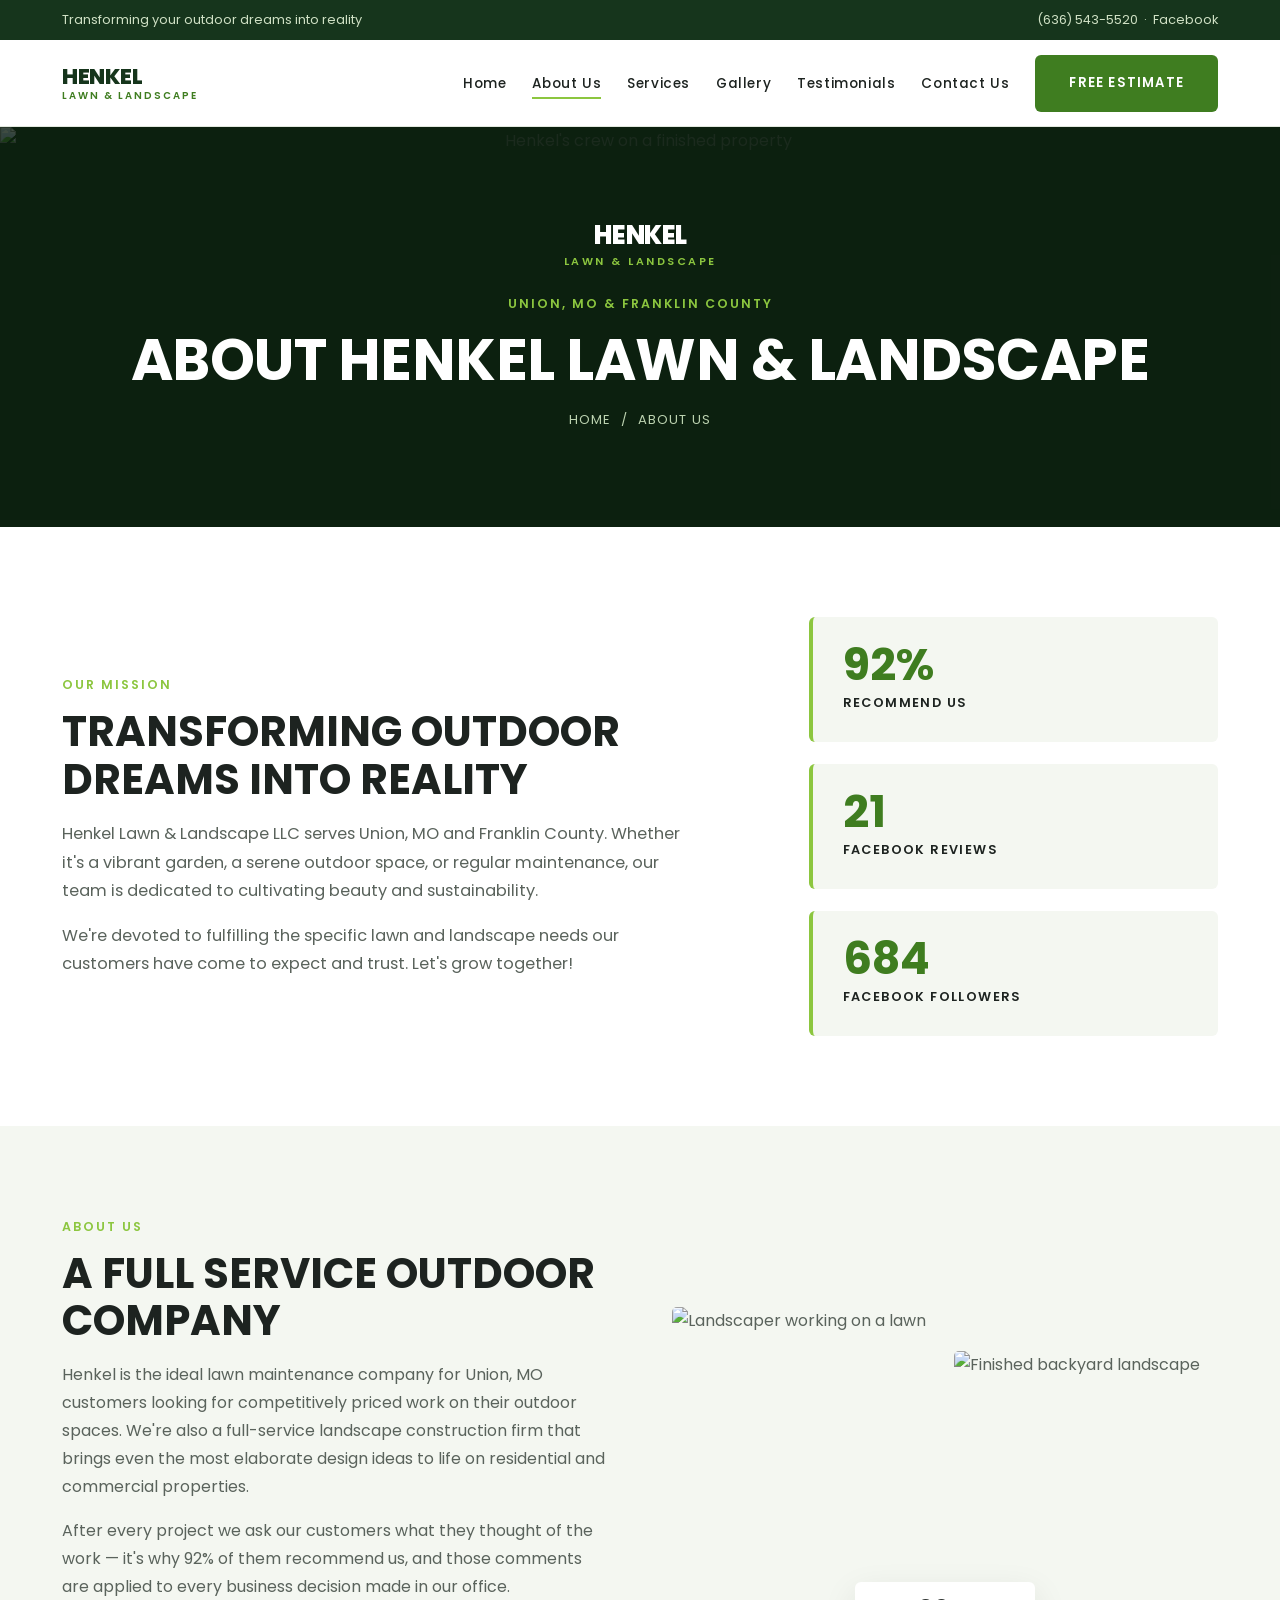
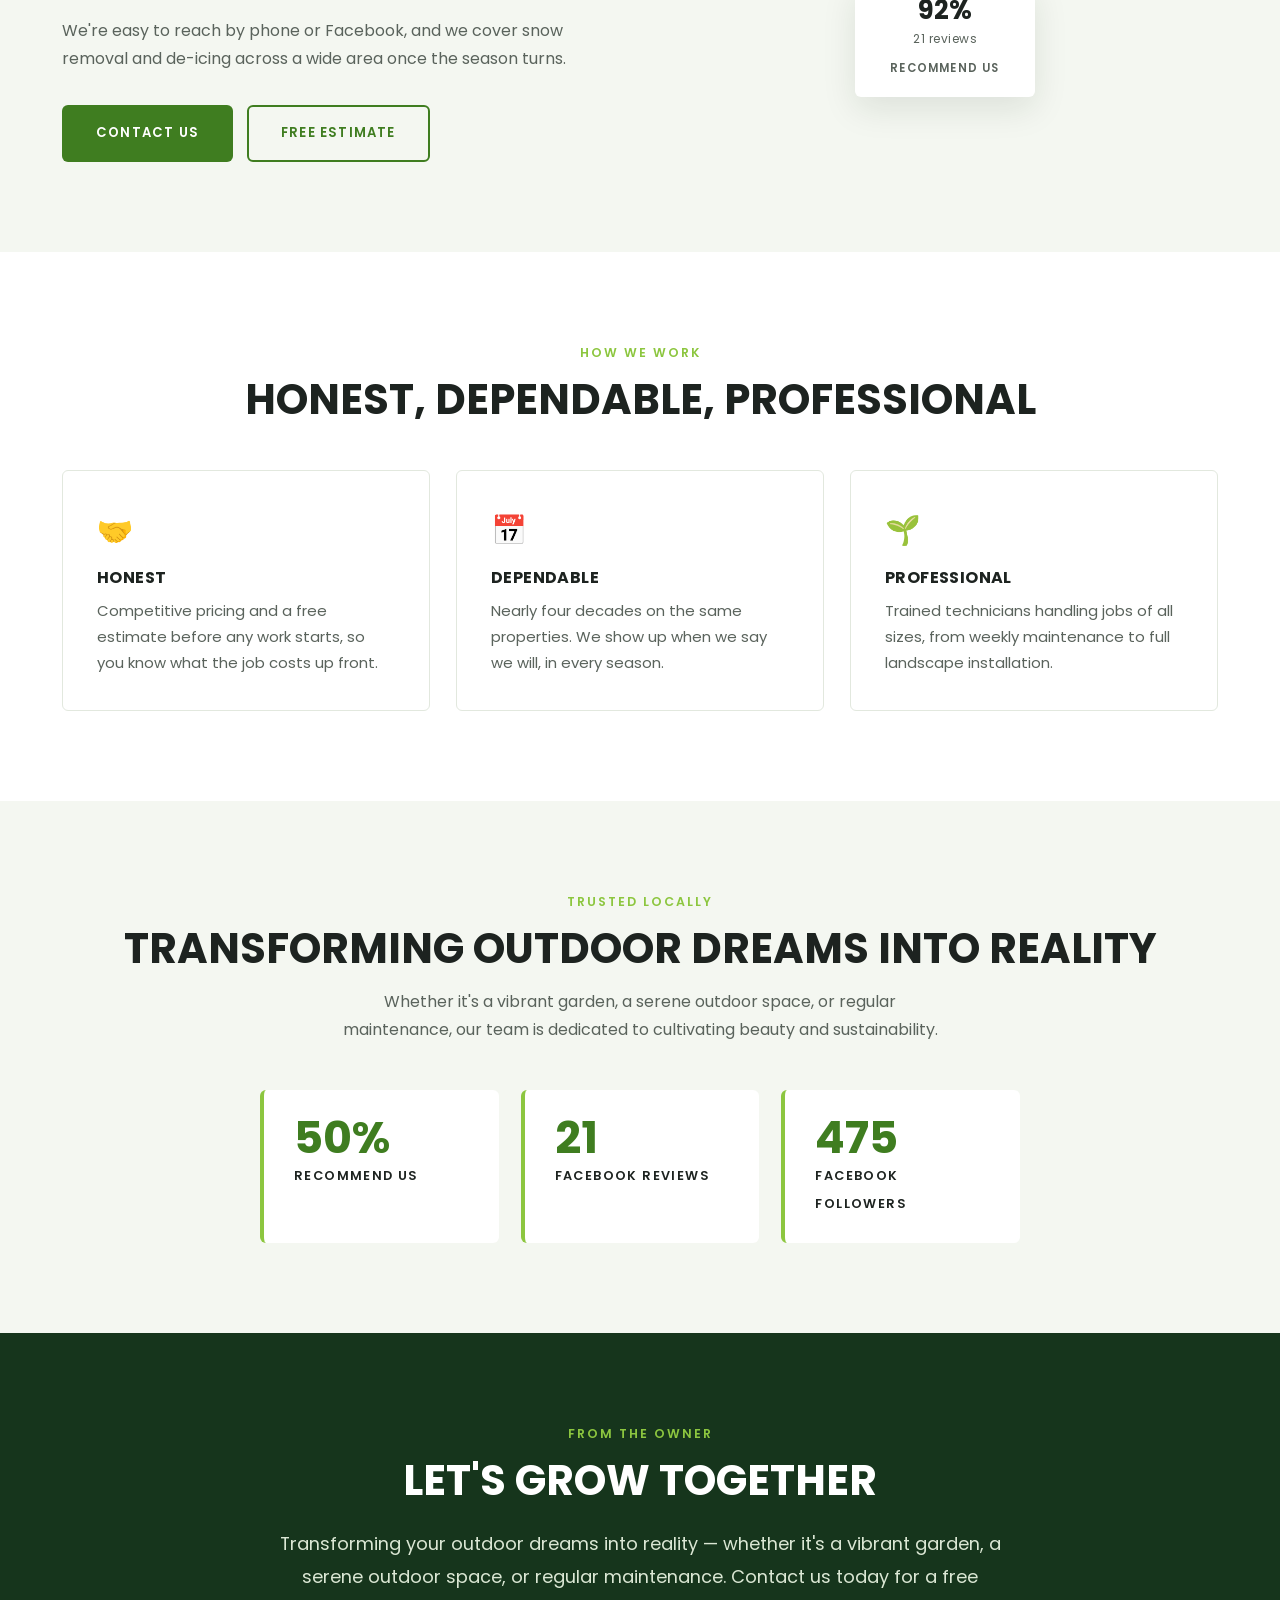
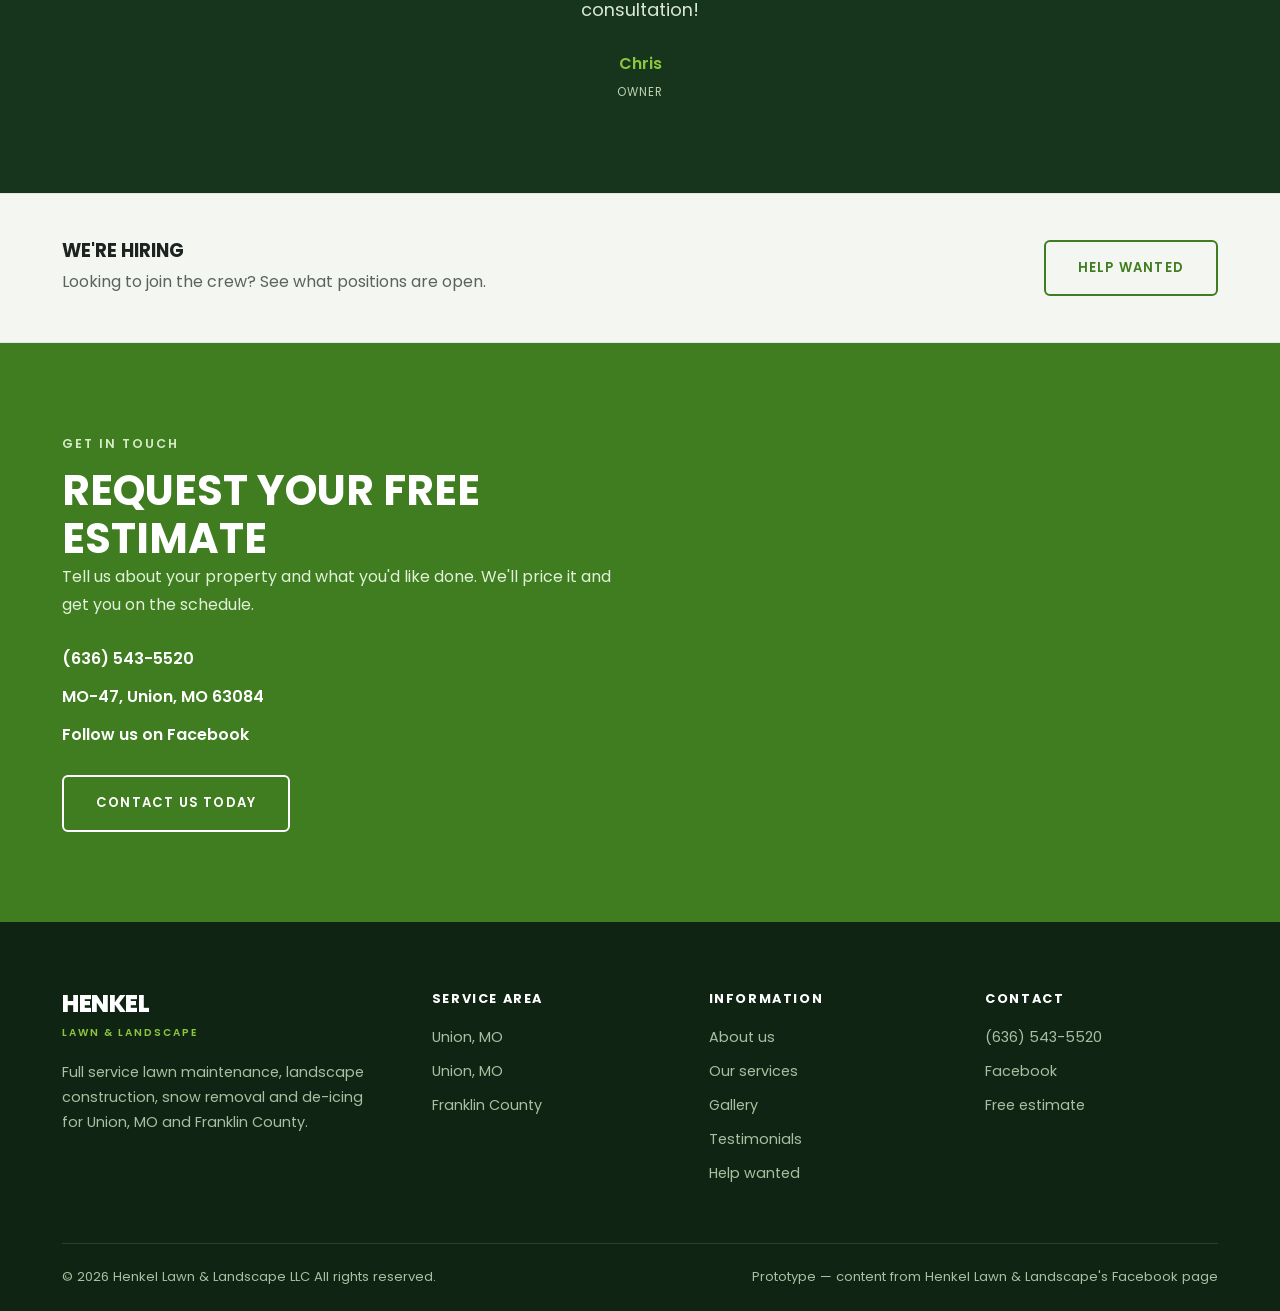
==== about.html @ 6c601edb "Add files via upload" ====
<!DOCTYPE html>
<html lang="en">

<head>
  <meta charset="UTF-8">
  <meta name="viewport" content="width=device-width, initial-scale=1">
  <title>About Henkel Lawn &amp; Landscape LLC | Union, MO</title>
  <meta name="description"
    content="Henkel Lawn & Landscape serves Union, Missouri and Franklin County. Transforming outdoor dreams into reality.">

  <!-- =========================================================
     FONTS — identical to the home page.
     Keep both pages on the same link so the type never drifts.
     ========================================================= -->
  <link rel="preconnect" href="https://fonts.googleapis.com">
  <link rel="preconnect" href="https://fonts.gstatic.com" crossorigin>
  <link href="https://fonts.googleapis.com/css2?family=Poppins:wght@300;400;500;600;700;800&display=swap"
    rel="stylesheet">

  <link rel="stylesheet" href="style.css">
  <style>
    /* Shared tokens, reset, header/topbar/nav, buttons, image
   placeholders, footer and flag strip all live in style.css.
   This block only holds rules specific to this page. */

    /* =========================================================
   4. PAGE BANNER  —  short hero for inner pages
   Reyes uses a compact dark banner with a logo mark, an
   eyebrow and the page title. Same idea here.
   ========================================================= */
    .banner {
      position: relative;
      background: var(--green-dark);
      min-height: 400px;
      display: flex;
      align-items: center;
      text-align: center
    }

    .banner__media {
      position: absolute;
      inset: 0
    }

    /* BANNER PHOTO: replace with <img class="banner__img" src="images/about-banner.jpg" alt=""> */
    .banner__media .ph {
      width: 100%;
      height: 100%;
      border-radius: 0;
      border: 0
    }

    .banner__img {
      position: absolute;
      inset: 0;
      width: 100%;
      height: 100%;
      object-fit: cover
    }

    .banner::after {
      content: "";
      position: absolute;
      inset: 0;
      background: rgba(10, 26, 12, .78)
    }

    .banner .wrap {
      position: relative;
      z-index: 2;
      padding-top: 80px;
      padding-bottom: 80px
    }

    .banner h1 {
      color: #fff;
      margin-top: 8px
    }

    /* Small logo mark sitting above the title, as on the Reyes about page */
    .banner .mark {
      display: block;
      margin: 0 auto 22px
    }

    .banner .mark b {
      display: block;
      font-family: var(--font-head);
      font-weight: 800;
      font-size: 1.6rem;
      color: #fff;
      letter-spacing: -.5px;
      line-height: 1;
      text-transform: uppercase
    }

    .banner .mark span {
      display: block;
      font-size: .68rem;
      font-weight: 600;
      letter-spacing: 2.5px;
      text-transform: uppercase;
      color: var(--green-light);
      margin-top: 4px
    }

    /* Breadcrumb under the title */
    .crumbs {
      margin-top: 16px;
      font-size: .82rem;
      letter-spacing: 1px;
      color: #bcd2b0;
      text-transform: uppercase
    }

    .crumbs a:hover {
      color: var(--green-light)
    }

    /* =========================================================
   5. MISSION  —  statement on the left, counters on the right
   Counter values live in data-count. JS animates them.
   ========================================================= */
    .mission .wrap {
      display: grid;
      grid-template-columns: 1.25fr .75fr;
      gap: 64px;
      align-items: center
    }

    .mission .lead {
      font-size: 1.02rem
    }

    .counters {
      display: grid;
      gap: 22px
    }

    .counter {
      background: var(--cream);
      border-left: 4px solid var(--green-light);
      border-radius: var(--radius);
      padding: 26px 30px
    }

    .counter b {
      display: block;
      font-family: var(--font-head);
      font-size: 2.8rem;
      font-weight: 700;
      color: var(--green);
      line-height: 1
    }

    .counter span {
      font-size: .8rem;
      letter-spacing: 1.4px;
      text-transform: uppercase;
      font-weight: 600;
      color: var(--ink)
    }

    /* =========================================================
   6. STORY  —  copy left, photo pair + review badge right
   ========================================================= */
    .story .wrap {
      display: grid;
      grid-template-columns: 1fr 1fr;
      gap: 64px;
      align-items: center
    }

    .story__actions {
      display: flex;
      gap: 14px;
      flex-wrap: wrap;
      margin-top: 32px
    }

    /* Photo pair, offset like the Reyes about images */
    .story__media {
      position: relative;
      display: grid;
      grid-template-columns: 1fr 1fr;
      gap: 18px
    }

    /* STORY PHOTOS: replace both with <img src="images/…jpg" alt=""> */
    .story__media .ph:first-child {
      min-height: 320px
    }

    .story__media .ph:last-child {
      min-height: 320px;
      margin-top: 44px
    }

    .story__media img {
      width: 100%;
      height: 320px;
      object-fit: cover;
      border-radius: var(--photo-radius);
      display: block
    }

    .story__media img:nth-of-type(2) {
      margin-top: 44px
    }

    /* Floating "5.0 client reviews" badge */
    .badge {
      position: absolute;
      left: 50%;
      bottom: -26px;
      transform: translateX(-50%);
      background: #fff;
      box-shadow: var(--shadow);
      border-radius: var(--radius);
      padding: 16px 26px;
      text-align: center;
      min-width: 180px;
    }

    .badge b {
      display: block;
      font-family: var(--font-head);
      font-size: 1.6rem;
      color: var(--ink);
      line-height: 1
    }

    .badge .stars {
      color: var(--green-light);
      letter-spacing: 3px;
      font-size: .85rem;
      margin: 4px 0
    }

    .badge span {
      font-size: .72rem;
      letter-spacing: 1.2px;
      text-transform: uppercase;
      font-weight: 600;
      color: var(--body)
    }

    /* =========================================================
   7. VALUES  —  three promises from Henkel's own copy
   ========================================================= */
    .values {
      display: grid;
      grid-template-columns: repeat(3, 1fr);
      gap: 26px
    }

    .value {
      background: #fff;
      border: 1px solid var(--line);
      border-radius: var(--radius);
      padding: 34px
    }

    .value .icon {
      font-size: 1.8rem;
      display: block;
      margin-bottom: 14px
    }

    .value h3 {
      text-transform: uppercase;
      font-size: 1rem;
      letter-spacing: .4px;
      margin-bottom: 10px
    }

    .value p {
      font-size: .93rem
    }

    /* =========================================================
   8. TIMELINE  —  this content IS a sequence, so it's numbered
   Add a milestone by copying one .milestone block.
   ========================================================= */
    .timeline {
      display: grid;
      gap: 0;
      max-width: 820px;
      margin: 0 auto
    }

    .milestone {
      display: grid;
      grid-template-columns: 120px 1fr;
      gap: 30px;
      padding: 30px 0;
      border-bottom: 1px solid var(--line)
    }

    .milestone:last-child {
      border-bottom: 0
    }

    .milestone time {
      font-family: var(--font-head);
      font-weight: 700;
      font-size: 1.25rem;
      color: var(--green)
    }

    .milestone h3 {
      text-transform: uppercase;
      font-size: 1rem;
      margin-bottom: 6px
    }

    .milestone p {
      font-size: .93rem
    }

    /* =========================================================
   9. PRESIDENT'S NOTE  —  signed quote block
   ========================================================= */
    .note {
      background: var(--green-dark);
      color: #fff;
      text-align: center
    }

    .note .inner {
      max-width: 760px;
      margin: 0 auto
    }

    .note h2 {
      color: #fff
    }

    .note blockquote {
      font-size: 1.12rem;
      color: #dbe7d4;
      line-height: 1.85;
      margin-top: 22px
    }

    .note .sig {
      margin-top: 24px;
      font-family: var(--font-head);
      font-weight: 600;
      color: var(--green-light)
    }

    .note .sig small {
      display: block;
      font-weight: 400;
      color: #bcd2b0;
      letter-spacing: 1px;
      text-transform: uppercase;
      font-size: .72rem;
      margin-top: 4px
    }

    /* =========================================================
   10. HIRING STRIP  —  Henkel's "Help Wanted" page teaser
   ========================================================= */
    .hiring {
      background: var(--cream);
      border-top: 1px solid var(--line);
      border-bottom: 1px solid var(--line)
    }

    .hiring .wrap {
      display: flex;
      justify-content: space-between;
      align-items: center;
      gap: 30px;
      flex-wrap: wrap;
      padding-top: 46px;
      padding-bottom: 46px
    }

    .hiring h3 {
      text-transform: uppercase
    }

    /* =========================================================
   11. CONTACT BAND  (shared with the home page)
   ========================================================= */
    .contact {
      background: var(--green);
      color: #fff
    }

    .contact .wrap {
      display: grid;
      grid-template-columns: 1fr 1fr;
      gap: 56px;
      align-items: center
    }

    .contact h2 {
      color: #fff
    }

    .contact p {
      color: #e2f2d8
    }

    .contact .lines {
      margin: 26px 0;
      display: grid;
      gap: 10px;
      font-family: var(--font-head);
      font-weight: 600
    }

    .contact .lines a:hover {
      color: var(--green-light)
    }

    /* MAP: replace with a Google Maps <iframe> */
    .contact .ph {
      min-height: 320px;
      background: rgba(255, 255, 255, .1);
      border-color: rgba(255, 255, 255, .35);
      color: #e6f4dd
    }

    /* =========================================================
   12. PATRIOTIC STRIP  (shared)
   ========================================================= */


    /* =========================================================
   14. RESPONSIVE
   ========================================================= */
    @media (max-width:1024px) {
      .values {
        grid-template-columns: 1fr
      }

      .footer .cols {
        grid-template-columns: 1fr 1fr
      }

      .mission .wrap,
      .story .wrap,
      .contact .wrap {
        grid-template-columns: 1fr;
        gap: 40px
      }

      .story__media {
        margin-bottom: 40px
      }
    }

    @media (max-width:820px) {
      .burger {
        display: flex
      }

      .header .wrap {
        height: 70px
      }

      .header .btn {
        display: none
      }

      .nav {
        position: absolute;
        top: 100%;
        left: 0;
        right: 0;
        background: #fff;
        border-bottom: 1px solid var(--line);
        display: none;
        padding: 14px 22px 22px
      }

      .nav.open {
        display: block
      }

      .nav ul {
        flex-direction: column;
        gap: 2px
      }

      .nav a {
        display: block;
        padding: 12px 0;
        border-bottom: 1px solid var(--line)
      }

      .section {
        padding: 64px 0
      }

      .banner {
        min-height: 320px
      }

      .milestone {
        grid-template-columns: 1fr;
        gap: 8px
      }
    }

    @media (max-width:560px) {

      .footer .cols,
      .story__media {
        grid-template-columns: 1fr
      }

      .story__media .ph:last-child {
        margin-top: 0
      }

      .topbar .wrap {
        justify-content: center;
        text-align: center
      }
    }

    @media (prefers-reduced-motion:reduce) {
      * {
        animation: none !important;
        transition: none !important
      }

      html {
        scroll-behavior: auto
      }
    }
  </style>
</head>

<body>

  <!-- =========================================================
     TOP BAR  (shared)
     ========================================================= -->
  <div class="topbar">
    <div class="wrap">
      <div>Transforming your outdoor dreams into reality</div>
      <div>
        <a href="tel:+16365435520">(636) 543-5520</a> &nbsp;·&nbsp;
        <a href="#" target="_blank" rel="noopener">Facebook</a>
      </div>
    </div>
  </div>

  <!-- =========================================================
     HEADER  —  note "About Us" carries the .active class here
     ========================================================= -->
  <header class="header" id="siteHeader">
    <div class="wrap">

      <a class="logo" href="index.html">
        <b>Henkel<span>Lawn &amp; Landscape</span></b>
      </a>

      <button class="burger" id="burger" aria-label="Open menu" aria-expanded="false">
        <span></span><span></span><span></span>
      </button>

      <nav class="nav" id="nav">
        <ul>
          <li><a href="index.html">Home</a></li>
          <li><a href="about.html" class="active">About Us</a></li>
          <li><a href="services.html">Services</a></li>
          <li><a href="gallery.html">Gallery</a></li>
          <li><a href="gallery.html#testimonials">Testimonials</a></li>
          <li><a href="contact.html">Contact Us</a></li>
        </ul>
      </nav>

      <a href="contact.html#contact-form" class="btn btn--primary">Free estimate</a>
    </div>
  </header>

  <!-- =========================================================
     PAGE BANNER
     ========================================================= -->
  <section class="banner">
    <div class="banner__media">
      <!-- BANNER PHOTO: replace with <img class="banner__img" src="images/about-banner.jpg" alt=""> -->
      <img class="banner__img" src="images/about-banner.jpg" alt="Henkel's crew on a finished property">
    </div>
    <div class="wrap">
      <div class="mark"><b>Henkel</b><span>Lawn &amp; Landscape</span></div>
      <span class="eyebrow">Union, MO &amp; Franklin County</span>
      <h1>About Henkel Lawn & Landscape</h1>
      <div class="crumbs"><a href="index.html">Home</a> &nbsp;/&nbsp; About Us</div>
    </div>
  </section>

  <!-- =========================================================
     MISSION  +  COUNTERS
     ========================================================= -->
  <section class="section mission">
    <div class="wrap">
      <div>
        <span class="eyebrow">Our mission</span>
        <h2>Transforming outdoor dreams into reality</h2>
        <p class="lead" style="margin-top:16px">Henkel Lawn &amp; Landscape LLC serves Union, MO and
          Franklin County. Whether it's a vibrant garden, a serene outdoor space, or regular maintenance, our team is
          dedicated to cultivating beauty and sustainability.</p>
        <p class="lead">We're devoted to fulfilling the specific lawn and landscape needs our customers have come to
          expect and trust. Let's grow together!</p>
      </div>

      <div class="counters">
        <!-- COUNTER 1 — change the number in data-count -->
        <div class="counter">
          <b data-count="92" data-suffix="%">0</b>
          <span>Recommend us</span>
        </div>
        <!-- COUNTER 2 -->
        <div class="counter">
          <b data-count="21">0</b>
          <span>Facebook reviews</span>
        </div>
        <!-- COUNTER 3 -->
        <div class="counter">
          <b data-count="771">0</b>
          <span>Facebook followers</span>
        </div>
      </div>
    </div>
  </section>

  <!-- =========================================================
     STORY  —  copy + photo pair + review badge
     ========================================================= -->
  <section class="section section--cream story">
    <div class="wrap">
      <div>
        <span class="eyebrow">About us</span>
        <h2>A full service outdoor company</h2>
        <p class="lead" style="margin-top:16px">Henkel is the ideal lawn maintenance company for Union, MO
          customers looking for competitively priced work on their outdoor spaces. We're also a full-service landscape
          construction firm that brings even the most elaborate design ideas to life on residential and commercial
          properties.</p>
        <p class="lead">After every project we ask our customers what they thought of the work — it's why 92% of them
          recommend us, and those comments are applied to every business decision made in our office.</p>
        <p class="lead">We're easy to reach by phone or Facebook, and we cover snow removal and de-icing across a
          wide area once the season turns.</p>

        <div class="story__actions">
          <a href="contact.html#contact-form" class="btn btn--primary">Contact us</a>
          <a href="contact.html#contact-form" class="btn btn--outline">Free estimate</a>
        </div>
      </div>

      <div class="story__media">
        <!-- STORY PHOTOS: replace both with <img src="images/…jpg" alt=""> -->
        <img src="images/about-story-1.jpg" alt="Landscaper working on a lawn">
        <img src="images/about-story-2.jpg" alt="Finished backyard landscape">

        <!-- REVIEW BADGE — update the rating and label -->
        <div class="badge">
          <b>92%</b>
          <div class="stars" style="color:var(--body);font-size:.75rem;letter-spacing:.5px;font-style:normal">21 reviews</div>
          <span>Recommend us</span>
        </div>
      </div>
    </div>
  </section>

  <!-- =========================================================
     VALUES  —  three promises
     Duplicate a .value block to add a fourth.
     ========================================================= -->
  <section class="section">
    <div class="wrap">
      <div class="center" style="margin-bottom:46px">
        <span class="eyebrow">How we work</span>
        <h2>Honest, dependable, professional</h2>
      </div>

      <div class="values">
        <!-- VALUE 1 -->
        <div class="value">
          <span class="icon">🤝</span>
          <h3>Honest</h3>
          <p>Competitive pricing and a free estimate before any work starts, so you know what the job costs up front.
          </p>
        </div>
        <!-- VALUE 2 -->
        <div class="value">
          <span class="icon">📅</span>
          <h3>Dependable</h3>
          <p>Nearly four decades on the same properties. We show up when we say we will, in every season.</p>
        </div>
        <!-- VALUE 3 -->
        <div class="value">
          <span class="icon">🌱</span>
          <h3>Professional</h3>
          <p>Trained technicians handling jobs of all sizes, from weekly maintenance to full landscape installation.</p>
        </div>
      </div>
    </div>
  </section>

  <!-- =========================================================
     SOCIAL PROOF  —  real, known numbers only (no invented history)
     ========================================================= -->
  <section class="section section--cream">
    <div class="wrap">
      <div class="center" style="margin-bottom:46px">
        <span class="eyebrow">Trusted locally</span>
        <h2>Transforming outdoor dreams into reality</h2>
        <p class="lead" style="margin:16px auto 0">Whether it's a vibrant garden, a serene outdoor space, or regular maintenance, our team is dedicated to cultivating beauty and sustainability.</p>
      </div>

      <div class="counters" style="grid-template-columns:repeat(3,1fr);max-width:760px;margin:0 auto">
        <div class="counter" style="background:#fff"><b data-count="92" data-suffix="%">0</b><span>Recommend us</span></div>
        <div class="counter" style="background:#fff"><b data-count="21">0</b><span>Facebook reviews</span></div>
        <div class="counter" style="background:#fff"><b data-count="771">0</b><span>Facebook followers</span></div>
      </div>
    </div>
  </section>

  <!-- =========================================================
     PRESIDENT'S NOTE
     ========================================================= -->
  <section class="section note">
    <div class="wrap">
      <div class="inner">
        <span class="eyebrow">From the owner</span>
        <h2>Let's grow together</h2>
        <blockquote>Transforming your outdoor dreams into reality — whether it's a vibrant garden, a serene outdoor space, or regular maintenance. Contact us today for a free consultation!
        </blockquote>
        <div class="sig">Chris<small>Owner</small></div>
      </div>
    </div>
  </section>

  <!-- =========================================================
     HIRING STRIP
     ========================================================= -->
  <section class="hiring">
    <div class="wrap">
      <div>
        <h3>We're hiring</h3>
        <p style="margin-top:6px">Looking to join the crew? See what positions are open.</p>
      </div>
      <a href="contact.html#contact-form" class="btn btn--outline">Help wanted</a>
    </div>
  </section>

  <!-- =========================================================
     CONTACT BAND  (shared)
     ========================================================= -->
  <section class="section contact" id="contact">
    <div class="wrap">
      <div>
        <span class="eyebrow" style="color:#d6ecc6">Get in touch</span>
        <h2>Request your free estimate</h2>
        <p>Tell us about your property and what you'd like done. We'll price it and get you on the schedule.</p>
        <div class="lines">
          <div><a href="tel:+16365435520">(636) 543-5520</a></div>
          <div>MO-47, Union, MO 63084</div>
          <div><a href="#" target="_blank"
              rel="noopener">Follow us on Facebook</a></div>
        </div>
        <a href="contact.html#contact-form" class="btn btn--ghost">Contact us today</a>
      </div>
      <!-- MAP: replace with a Google Maps <iframe> for the Union, MO address -->
      <iframe src="https://www.google.com/maps?q=MO-47,+Union,+MO+63084&output=embed" width="100%"
        height="100%" style="border:0;border-radius:var(--photo-radius);min-height:280px" loading="lazy"
        referrerpolicy="no-referrer-when-downgrade" title="Henkel Lawn & Landscape service area map"></iframe>
    </div>
  </section>
<!-- =========================================================
     FOOTER  (shared)
     ========================================================= -->
  <footer class="footer">
    <div class="wrap">
      <div class="cols">

        <div>
          <div class="wordmark"><b>Henkel</b><span>Lawn &amp; Landscape</span></div>
          <p>Full service lawn maintenance, landscape construction, snow removal and de-icing for Union, MO and
            Franklin County.</p>
        </div>

        <div>
          <h5>Service area</h5>
          <ul>
            <li><a href="#">Union, MO</a></li>
            <li><a href="#">Union, MO</a></li>
            <li><a href="#">Franklin County</a></li>
          </ul>
        </div>

        <div>
          <h5>Information</h5>
          <ul>
            <li><a href="about.html">About us</a></li>
            <li><a href="services.html">Our services</a></li>
            <li><a href="gallery.html">Gallery</a></li>
            <li><a href="gallery.html#testimonials">Testimonials</a></li>
            <li><a href="contact.html#contact-form">Help wanted</a></li>
          </ul>
        </div>

        <div>
          <h5>Contact</h5>
          <ul>
            <li><a href="tel:+16365435520">(636) 543-5520</a></li>
            <li><a href="#" target="_blank" rel="noopener">Facebook</a></li>
            <li><a href="contact.html#contact-form">Free estimate</a></li>
          </ul>
        </div>

      </div>

      <div class="footer__bottom">
        <div>&copy; <span id="year">2026</span> Henkel Lawn &amp; Landscape LLC All rights reserved.</div>
        <div>Prototype — content from Henkel Lawn & Landscape's Facebook page</div>
      </div>
    </div>
  </footer>

  <script src="main.js"></script>
  <script>
    /* =========================================================
       JAVASCRIPT
       Menu toggle, sticky header, counters and footer year all
       live in main.js and are shared by every page. This page
       has no behaviour of its own beyond that.
       ========================================================= */

    /* --- 4. Footer year (shared) ------------------------------- */

  </script>
</body>

</html>
---- style.css ----
/* =========================================================
   SHARED STYLESHEET — Ward's Lawn Care prototype
   Used by every page: index.html, about.html, services.html,
   contact.html, gallery.html.
   Contains: design tokens, base reset, header/topbar/nav,
   buttons, image placeholders, patriotic strip, footer.
   Page-specific sections (hero, cards, forms, etc.) live in
   each page's own <style> block.
   ========================================================= */

/* 1. DESIGN TOKENS */
:root {
  --green-dark: #16351c;
  --green: #3f7d20;
  --green-light: #8cc63f;
  --cream: #f4f7f1;
  --white: #ffffff;
  --ink: #1d2320;
  --body: #5a635c;
  --line: #e2e8de;

  --font-head: 'Poppins', system-ui, sans-serif;
  --font-body: 'Poppins', system-ui, sans-serif;

  --wrap: 1200px;
  --radius: 6px;
  --photo-radius: 5px;
  --shadow: 0 12px 34px rgba(20, 40, 20, .10);
}

/* 2. BASE / RESET */
* {
  margin: 0;
  padding: 0;
  box-sizing: border-box
}

html {
  scroll-behavior: smooth
}

body {
  font-family: var(--font-body);
  font-size: 16px;
  line-height: 1.75;
  color: var(--body);
  background: var(--white);
  overflow-x: hidden
}

img {
  max-width: 100%;
  display: block
}

a {
  color: inherit;
  text-decoration: none
}

ul {
  list-style: none
}

h1,
h2,
h3,
h4,
h5 {
  font-family: var(--font-head);
  color: var(--ink);
  line-height: 1.15;
  font-weight: 700
}

h1 {
  font-size: clamp(2.1rem, 5vw, 3.6rem);
  text-transform: uppercase;
  letter-spacing: -.5px
}

h2 {
  font-size: clamp(1.7rem, 3.6vw, 2.6rem);
  text-transform: uppercase
}

h3 {
  font-size: 1.15rem
}

p+p {
  margin-top: 1rem
}

.wrap {
  width: 100%;
  max-width: var(--wrap);
  margin: 0 auto;
  padding: 0 22px
}

.section {
  padding: 90px 0
}

.section--cream {
  background: var(--cream)
}

.center {
  text-align: center
}

.eyebrow {
  font-size: .78rem;
  font-weight: 600;
  letter-spacing: 2px;
  text-transform: uppercase;
  color: var(--green-light);
  margin-bottom: 12px;
  display: block
}

.lead {
  max-width: 62ch
}

.btn {
  display: inline-block;
  font-family: var(--font-head);
  font-weight: 600;
  font-size: .82rem;
  letter-spacing: 1.2px;
  text-transform: uppercase;
  padding: 15px 32px;
  border-radius: var(--radius);
  border: 2px solid transparent;
  transition: .25s ease;
  cursor: pointer
}

.btn--primary {
  background: var(--green);
  color: #fff
}

.btn--primary:hover {
  background: var(--green-dark)
}

.btn--primary:disabled {
  opacity: .6;
  cursor: not-allowed
}

.btn--ghost {
  border-color: #fff;
  color: #fff
}

.btn--ghost:hover {
  background: #fff;
  color: var(--green-dark)
}

.btn--outline {
  border-color: var(--green);
  color: var(--green)
}

.btn--outline:hover {
  background: var(--green);
  color: #fff
}

/* IMAGE PLACEHOLDERS — replace <div class="ph">…</div> with <img src="images/…jpg" alt="…"> */
.ph {
  background: repeating-linear-gradient(45deg, #dfe7da, #dfe7da 12px, #e9efe5 12px, #e9efe5 24px);
  border: 1px dashed #b9c7b2;
  border-radius: var(--radius);
  display: flex;
  align-items: center;
  justify-content: center;
  color: #6c7a67;
  font-size: .72rem;
  letter-spacing: 1px;
  text-transform: uppercase;
  text-align: center;
  padding: 10px;
  min-height: 180px;
}

a:focus-visible,
button:focus-visible,
input:focus-visible,
textarea:focus-visible,
select:focus-visible {
  outline: 3px solid var(--green-light);
  outline-offset: 3px
}

/* 3. HEADER / TOP BAR */
.topbar {
  background: var(--green-dark);
  color: #cfe0c4;
  font-size: .8rem;
  padding: 9px 0
}

.topbar .wrap {
  display: flex;
  justify-content: space-between;
  gap: 16px;
  flex-wrap: wrap
}

.topbar a:hover {
  color: var(--green-light)
}

.header {
  position: sticky;
  top: 0;
  z-index: 60;
  background: #fff;
  border-bottom: 1px solid var(--line);
  transition: box-shadow .25s
}

.header.is-stuck {
  box-shadow: 0 6px 22px rgba(0, 0, 0, .09)
}

.header .wrap {
  display: flex;
  align-items: center;
  gap: 26px;
  height: 86px
}

.logo {
  display: flex;
  align-items: center;
  gap: 12px;
  flex-shrink: 0
}

.logo b {
  font-family: var(--font-head);
  font-weight: 800;
  font-size: 1.35rem;
  color: var(--green-dark);
  letter-spacing: -.5px;
  line-height: 1;
  text-transform: uppercase
}

.logo span {
  display: block;
  font-size: .62rem;
  font-weight: 600;
  letter-spacing: 2px;
  text-transform: uppercase;
  color: var(--green);
  margin-top: 3px
}

.nav {
  margin-left: auto
}

.nav ul {
  display: flex;
  gap: 26px
}

.nav a {
  font-family: var(--font-head);
  font-weight: 500;
  font-size: .85rem;
  letter-spacing: .6px;
  color: var(--ink);
  padding: 6px 0;
  position: relative
}

.nav a:hover {
  color: var(--green)
}

.nav a.active::after {
  content: "";
  position: absolute;
  left: 0;
  right: 0;
  bottom: 0;
  height: 2px;
  background: var(--green-light)
}

.header .btn {
  flex-shrink: 0
}

.burger {
  display: none;
  background: none;
  border: 0;
  width: 44px;
  height: 44px;
  flex-direction: column;
  justify-content: center;
  gap: 5px;
  align-items: center;
  margin-left: auto
}

.burger span {
  width: 24px;
  height: 2px;
  background: var(--green-dark);
  transition: .25s
}

.burger.open span:nth-child(1) {
  transform: translateY(7px) rotate(45deg)
}

.burger.open span:nth-child(2) {
  opacity: 0
}

.burger.open span:nth-child(3) {
  transform: translateY(-7px) rotate(-45deg)
}


/* FOOTER */
.footer {
  background: #0f2413;
  color: #a9bfa0;
  padding: 70px 0 0;
  font-size: .9rem
}

.footer .cols {
  display: grid;
  grid-template-columns: 1.4fr 1fr 1fr 1fr;
  gap: 44px
}

.footer h5 {
  color: #fff;
  font-size: .8rem;
  letter-spacing: 1.6px;
  text-transform: uppercase;
  margin-bottom: 18px
}

.footer ul {
  display: grid;
  gap: 9px
}

.footer a:hover {
  color: var(--green-light)
}

.footer .wordmark {
  display: block;
  margin-bottom: 18px
}

.footer .wordmark b {
  font-family: var(--font-head);
  font-weight: 800;
  font-size: 1.5rem;
  color: #fff;
  letter-spacing: -.5px;
  line-height: 1;
  text-transform: uppercase
}

.footer .wordmark span {
  display: block;
  font-size: .64rem;
  font-weight: 600;
  letter-spacing: 2px;
  text-transform: uppercase;
  color: var(--green-light);
  margin-top: 4px
}

.footer__bottom {
  margin-top: 56px;
  border-top: 1px solid rgba(255, 255, 255, .12);
  padding: 22px 0;
  display: flex;
  justify-content: space-between;
  gap: 16px;
  flex-wrap: wrap;
  font-size: .82rem
}

/* SHARED RESPONSIVE — header/topbar/footer only.
   Each page's own <style> block still carries the responsive
   rules for its own page-specific sections. */
@media (max-width:1024px) {
  .footer .cols {
    grid-template-columns: 1fr 1fr
  }
}

@media (max-width:820px) {
  .burger {
    display: flex
  }

  .header .wrap {
    height: 70px
  }

  .header .btn {
    display: none
  }

  .nav {
    position: absolute;
    top: 100%;
    left: 0;
    right: 0;
    background: #fff;
    border-bottom: 1px solid var(--line);
    display: none;
    padding: 14px 22px 22px
  }

  .nav.open {
    display: block
  }

  .nav ul {
    flex-direction: column;
    gap: 2px
  }

  .nav a {
    display: block;
    padding: 12px 0;
    border-bottom: 1px solid var(--line)
  }

  .section {
    padding: 64px 0
  }
}

@media (max-width:560px) {
  .footer .cols {
    grid-template-columns: 1fr
  }

  .topbar .wrap {
    justify-content: center;
    text-align: center
  }
}

@media (prefers-reduced-motion:reduce) {
  * {
    animation: none !important;
    transition: none !important
  }

  html {
    scroll-behavior: auto
  }
}
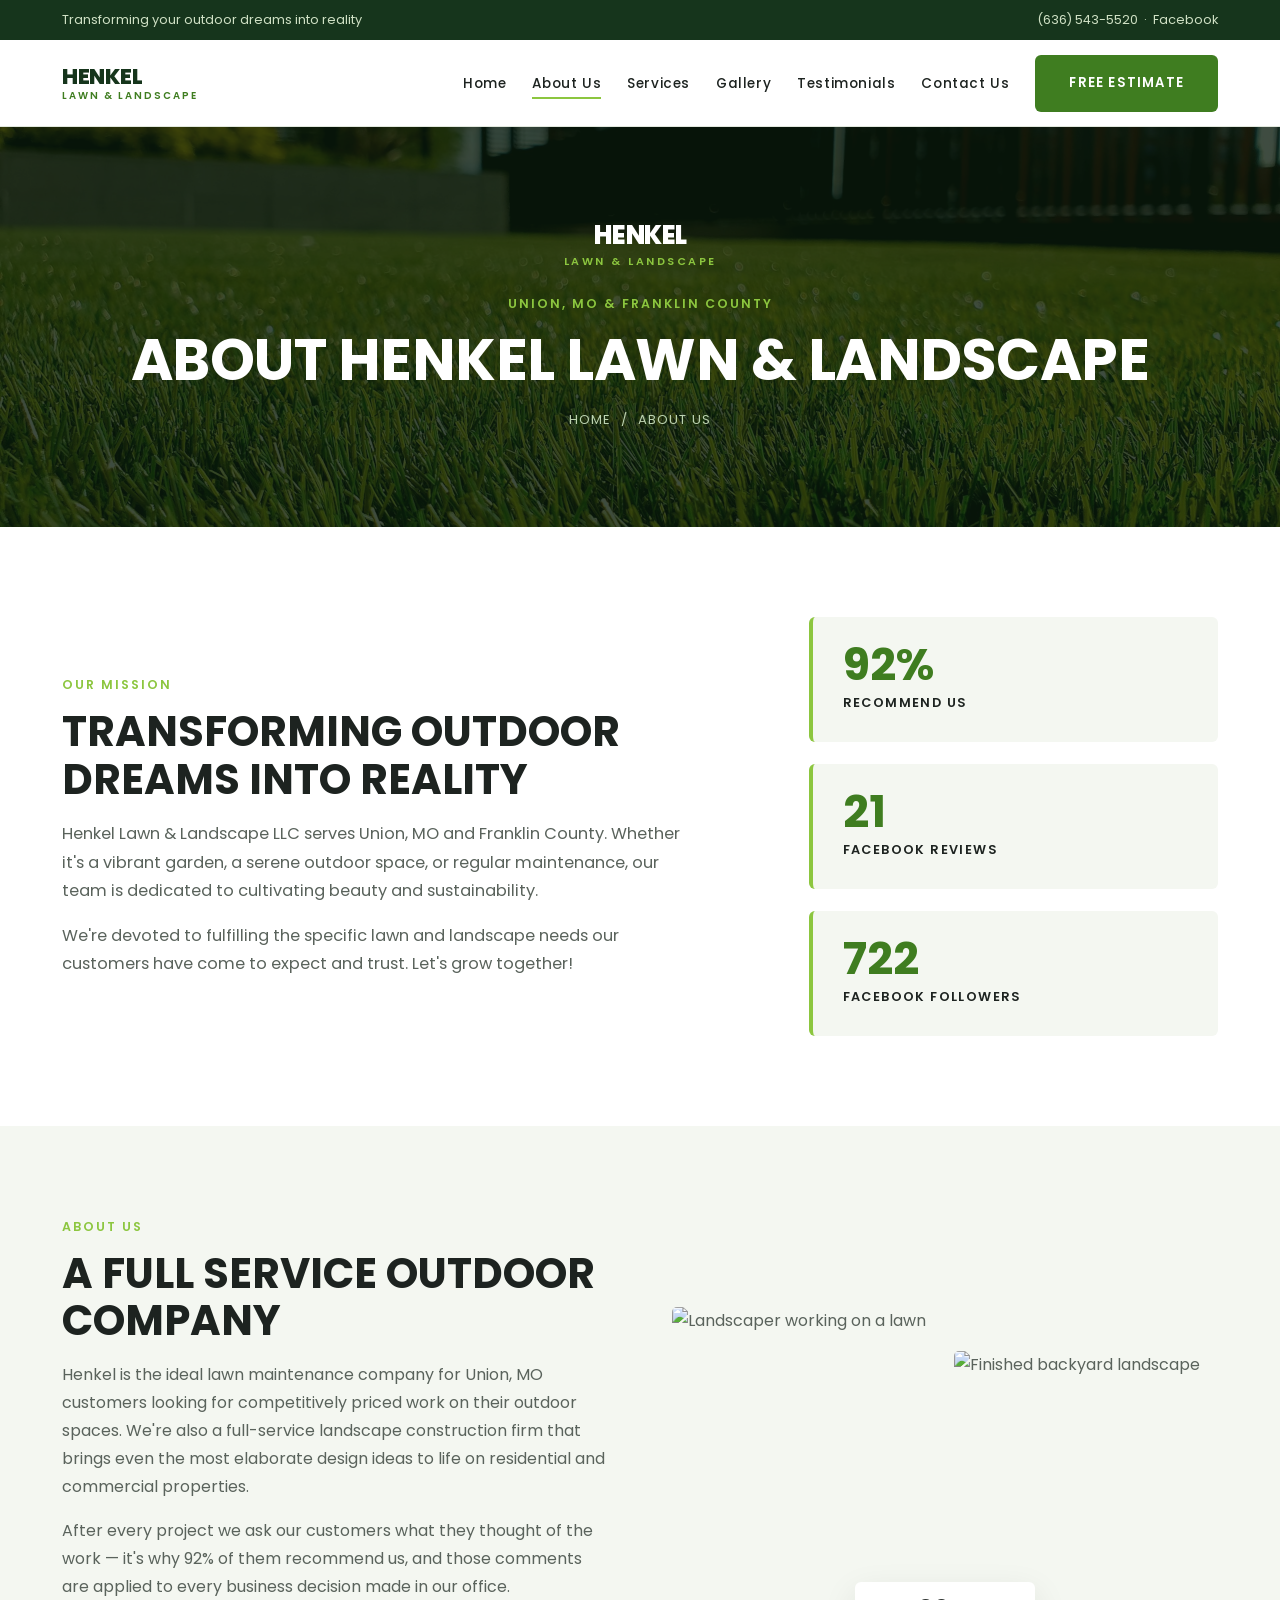
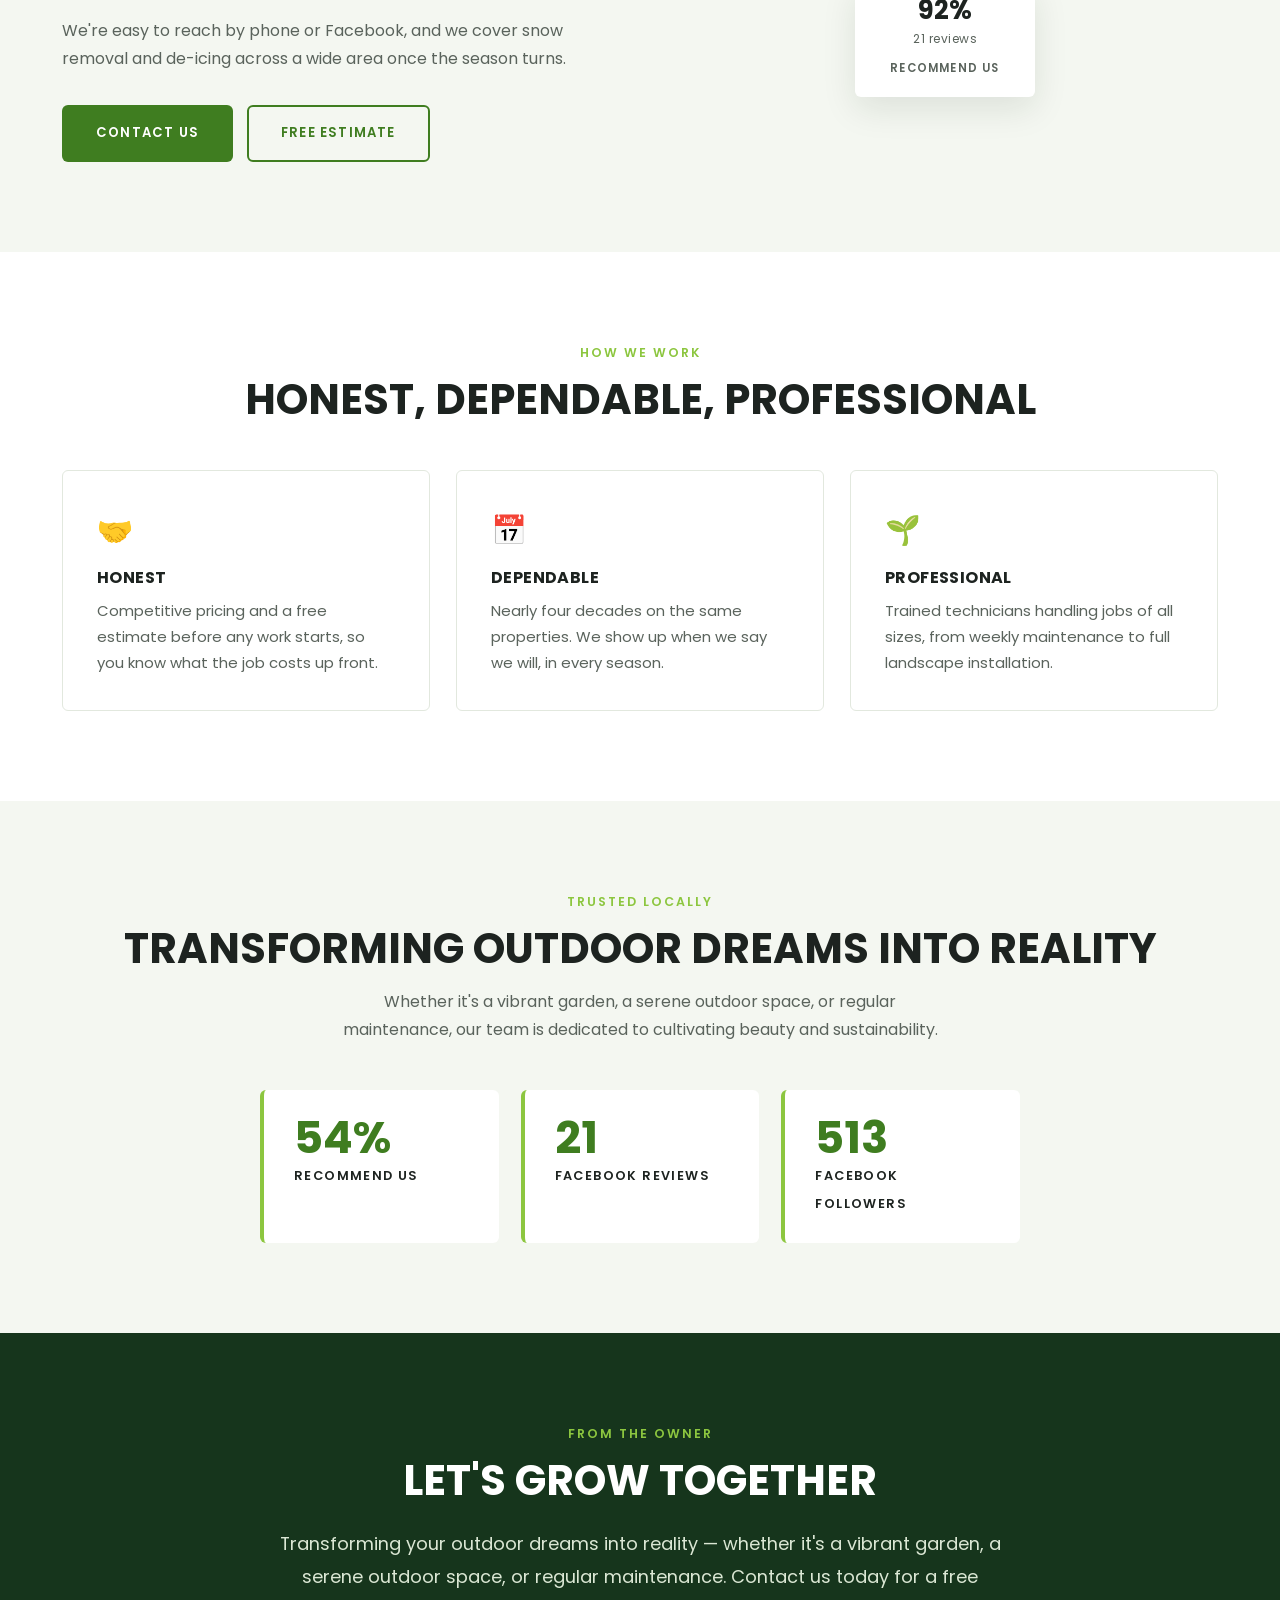
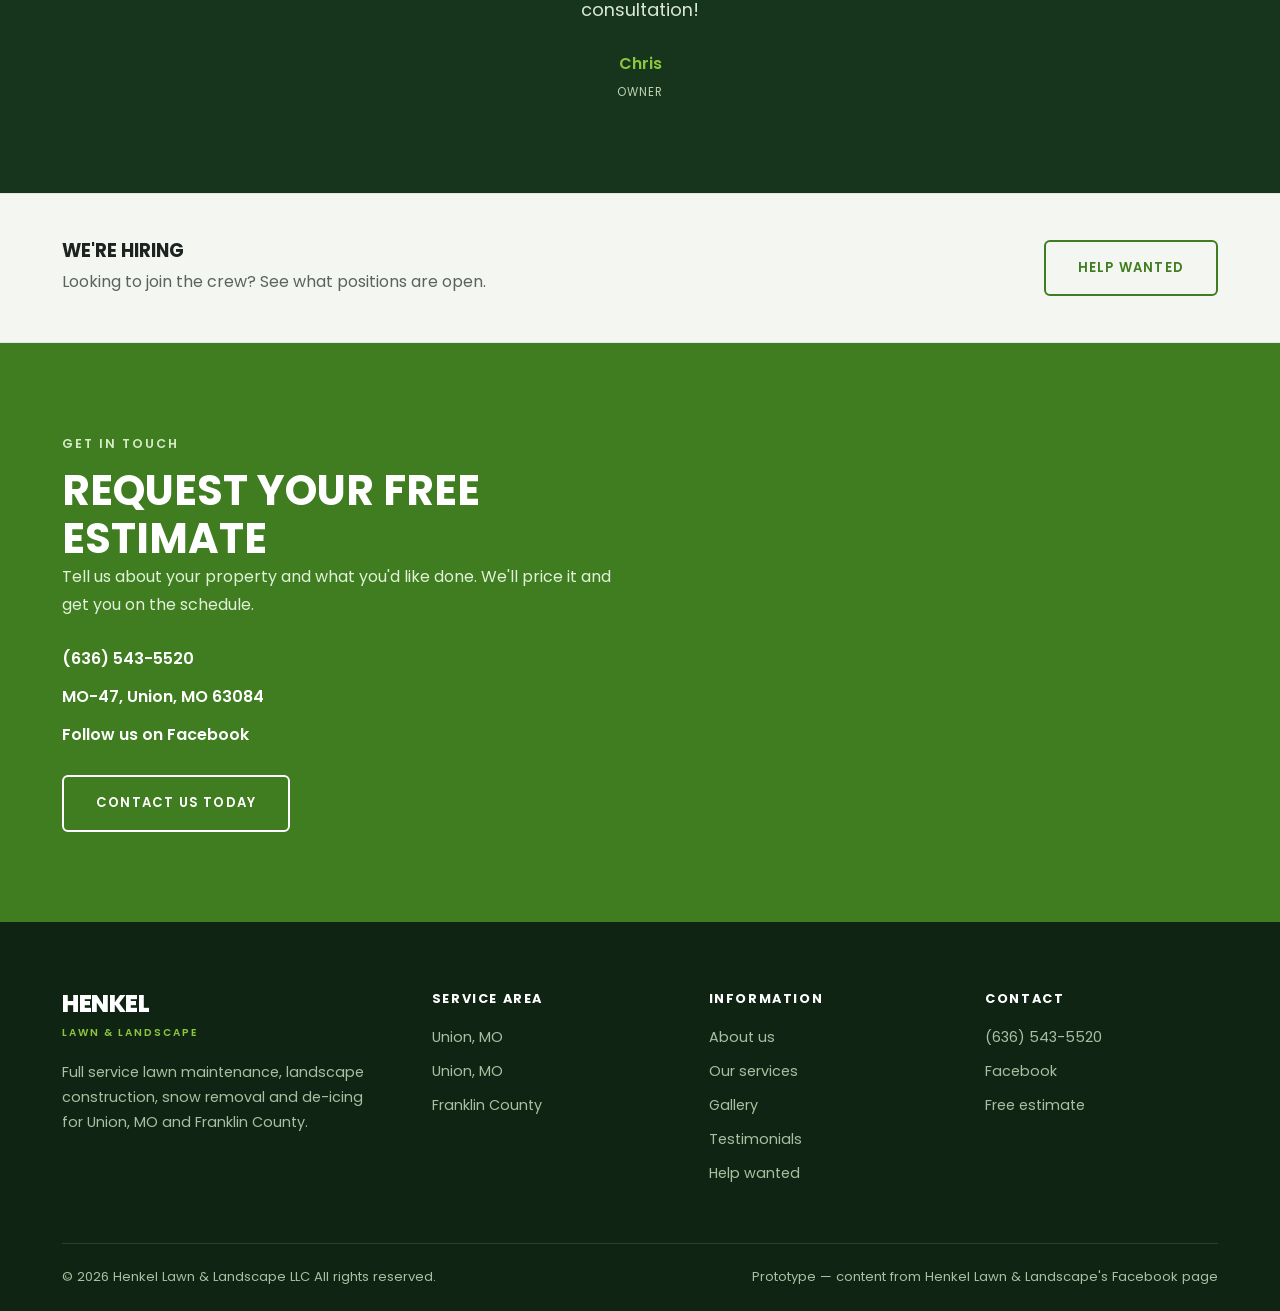
==== commit 6450fef0: "Update about.html" ====
--- a/about.html
+++ b/about.html
@@ -588,7 +588,7 @@
   <section class="banner">
     <div class="banner__media">
       <!-- BANNER PHOTO: replace with <img class="banner__img" src="images/about-banner.jpg" alt=""> -->
-      <img class="banner__img" src="images/about-banner.jpg" alt="Henkel's crew on a finished property">
+      <img class="banner__img" src="about-banner.jpg" alt="Henkel's crew on a finished property">
     </div>
     <div class="wrap">
       <div class="mark"><b>Henkel</b><span>Lawn &amp; Landscape</span></div>
@@ -841,4 +841,4 @@
   </script>
 </body>
 
-</html>+</html>
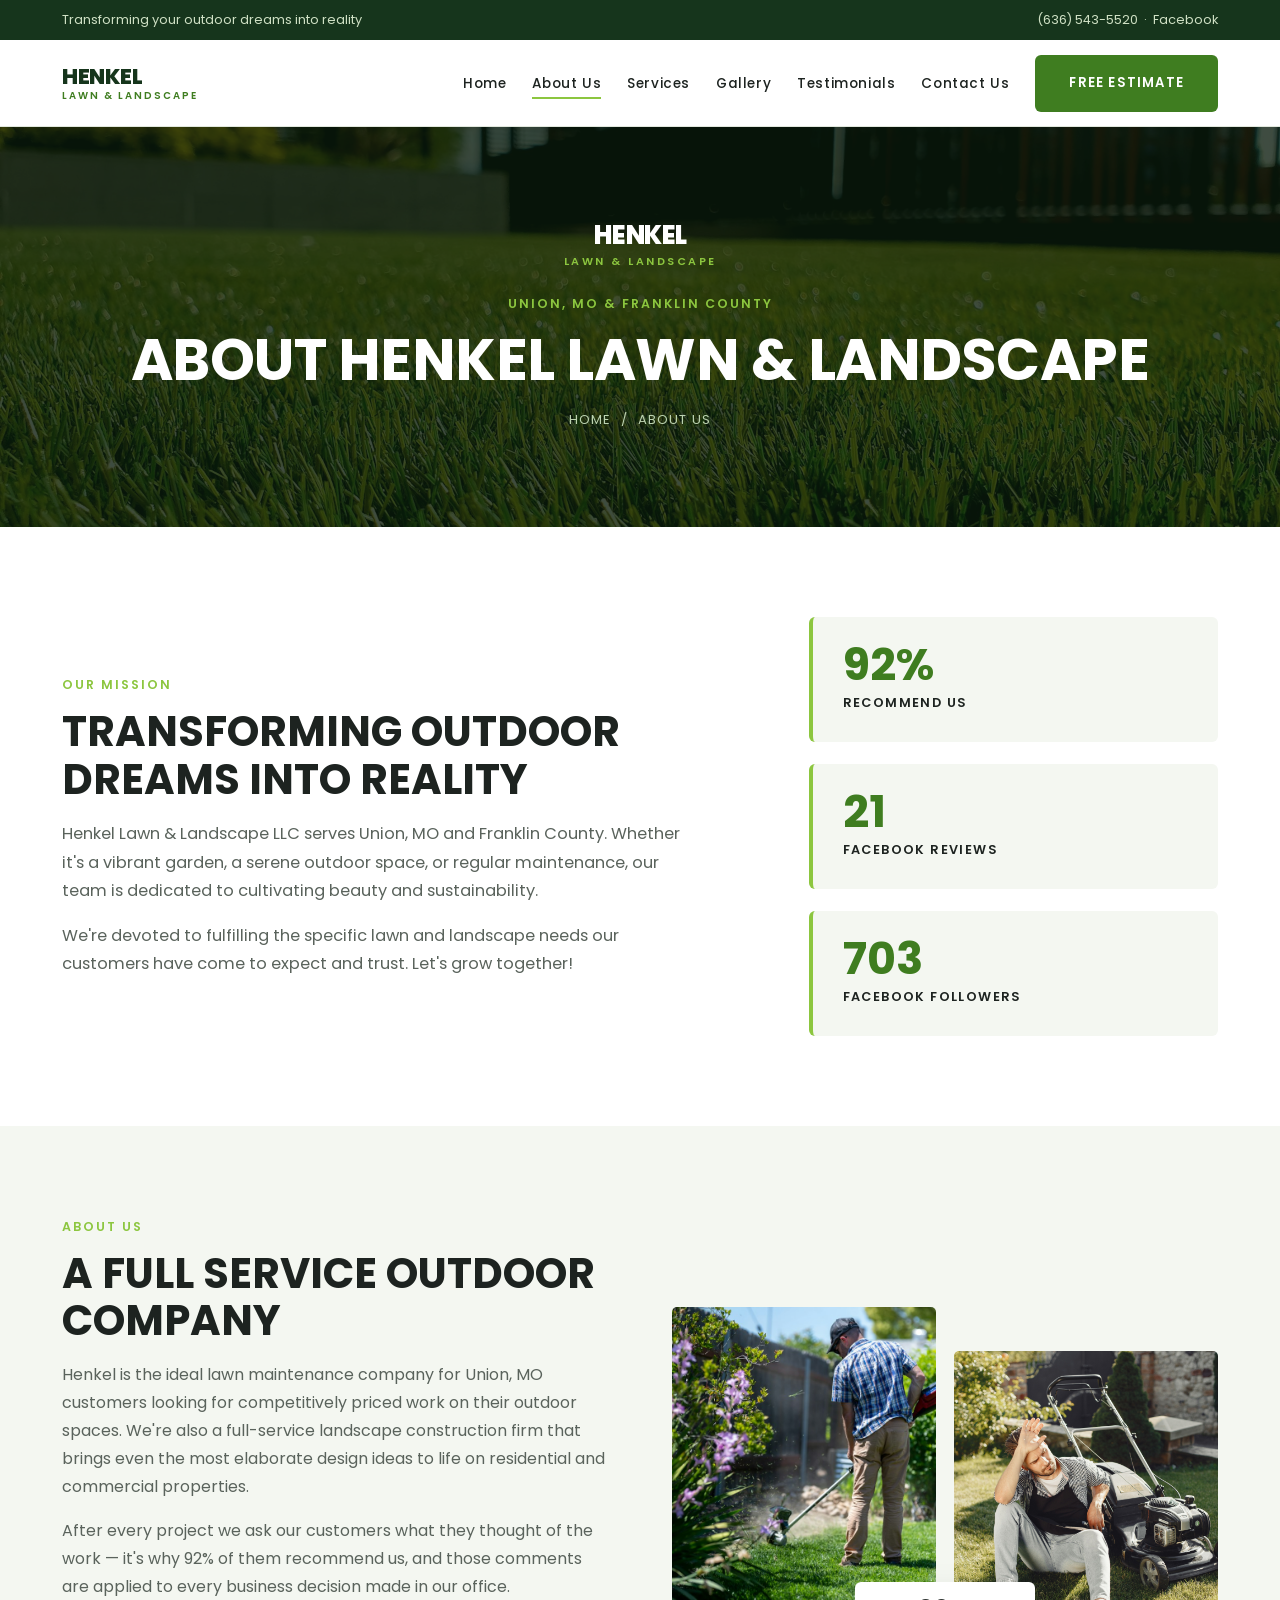
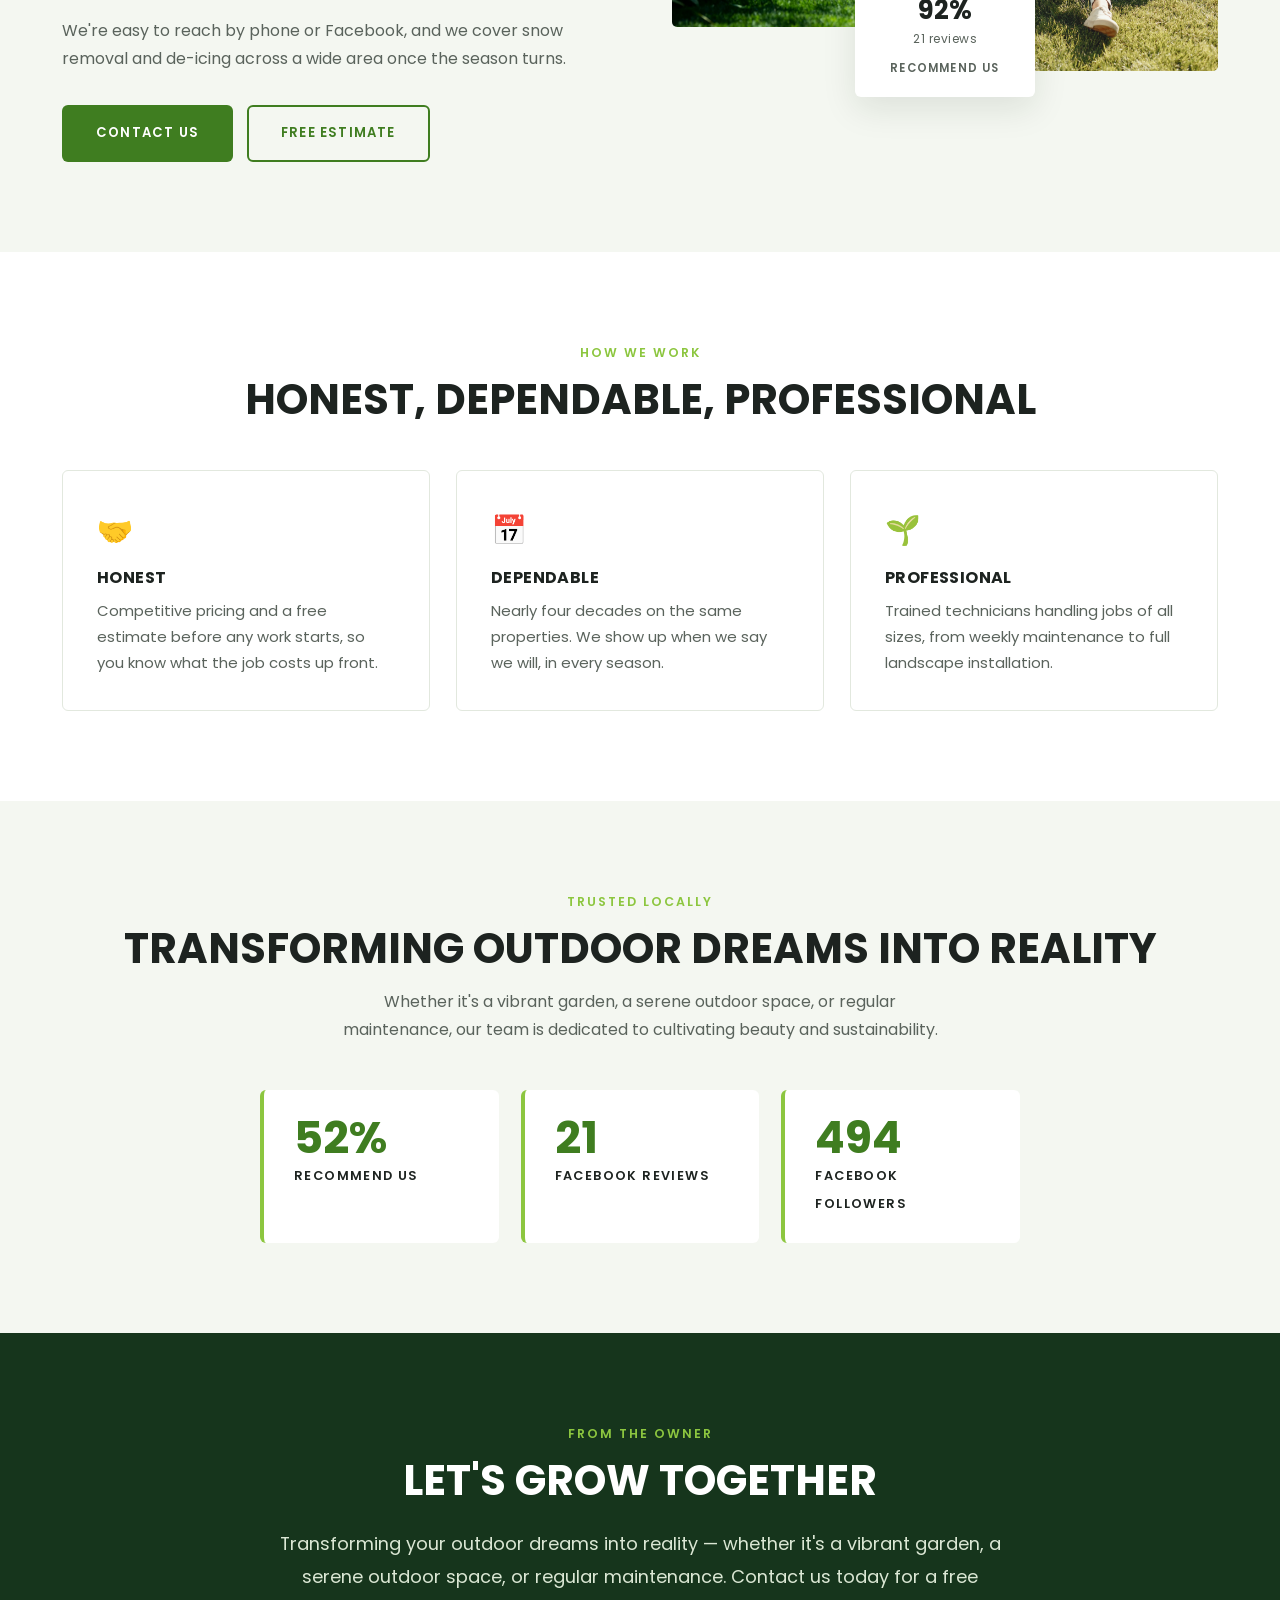
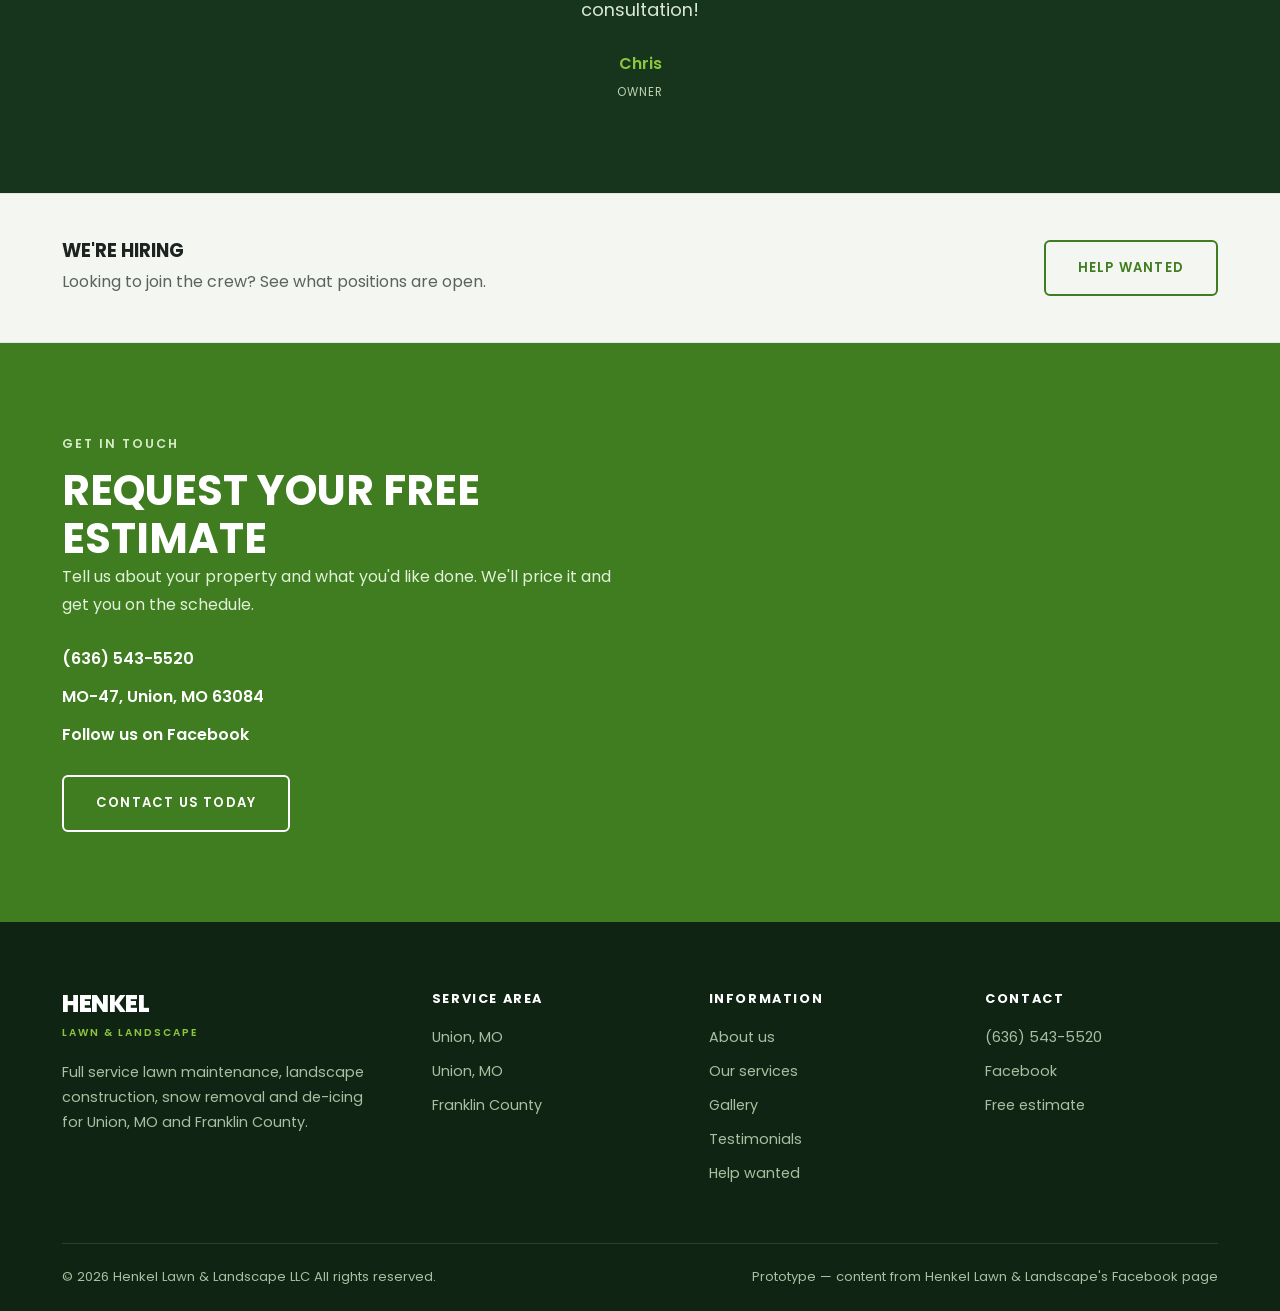
==== commit b202d14a: "Add files via upload" ====
--- a/about.html
+++ b/about.html
@@ -42,7 +42,7 @@
       inset: 0
     }
 
-    /* BANNER PHOTO: replace with <img class="banner__img" src="images/about-banner.jpg" alt=""> */
+    /* BANNER PHOTO: replace with <img class="banner__img" src="about-banner.jpg" alt=""> */
     .banner__media .ph {
       width: 100%;
       height: 100%;
@@ -161,6 +161,12 @@
       color: var(--ink)
     }
 
+    .counters--trio {
+      grid-template-columns: repeat(3, 1fr);
+      max-width: 760px;
+      margin: 0 auto
+    }
+
     /* =========================================================
    6. STORY  —  copy left, photo pair + review badge right
    ========================================================= */
@@ -186,7 +192,7 @@
       gap: 18px
     }
 
-    /* STORY PHOTOS: replace both with <img src="images/…jpg" alt=""> */
+    /* STORY PHOTOS: replace both with <img src="…jpg" alt=""> */
     .story__media .ph:first-child {
       min-height: 320px
     }
@@ -439,6 +445,10 @@
         grid-template-columns: 1fr
       }
 
+      .counters--trio {
+        grid-template-columns: repeat(2, 1fr)
+      }
+
       .footer .cols {
         grid-template-columns: 1fr 1fr
       }
@@ -511,7 +521,8 @@
     @media (max-width:560px) {
 
       .footer .cols,
-      .story__media {
+      .story__media,
+      .counters--trio {
         grid-template-columns: 1fr
       }
 
@@ -587,7 +598,7 @@
      ========================================================= -->
   <section class="banner">
     <div class="banner__media">
-      <!-- BANNER PHOTO: replace with <img class="banner__img" src="images/about-banner.jpg" alt=""> -->
+      <!-- BANNER PHOTO: replace with <img class="banner__img" src="about-banner.jpg" alt=""> -->
       <img class="banner__img" src="about-banner.jpg" alt="Henkel's crew on a finished property">
     </div>
     <div class="wrap">
@@ -657,9 +668,9 @@
       </div>
 
       <div class="story__media">
-        <!-- STORY PHOTOS: replace both with <img src="images/…jpg" alt=""> -->
-        <img src="images/about-story-1.jpg" alt="Landscaper working on a lawn">
-        <img src="images/about-story-2.jpg" alt="Finished backyard landscape">
+        <!-- STORY PHOTOS: replace both with <img src="…jpg" alt=""> -->
+        <img src="about-story-1.jpg" alt="Landscaper working on a lawn">
+        <img src="about-story-2.jpg" alt="Finished backyard landscape">
 
         <!-- REVIEW BADGE — update the rating and label -->
         <div class="badge">
@@ -717,7 +728,7 @@
         <p class="lead" style="margin:16px auto 0">Whether it's a vibrant garden, a serene outdoor space, or regular maintenance, our team is dedicated to cultivating beauty and sustainability.</p>
       </div>
 
-      <div class="counters" style="grid-template-columns:repeat(3,1fr);max-width:760px;margin:0 auto">
+      <div class="counters counters--trio">
         <div class="counter" style="background:#fff"><b data-count="92" data-suffix="%">0</b><span>Recommend us</span></div>
         <div class="counter" style="background:#fff"><b data-count="21">0</b><span>Facebook reviews</span></div>
         <div class="counter" style="background:#fff"><b data-count="771">0</b><span>Facebook followers</span></div>
@@ -841,4 +852,4 @@
   </script>
 </body>
 
-</html>
+</html>
--- a/style.css
+++ b/style.css
@@ -173,7 +173,7 @@
   color: #fff
 }
 
-/* IMAGE PLACEHOLDERS — replace <div class="ph">…</div> with <img src="images/…jpg" alt="…"> */
+/* IMAGE PLACEHOLDERS — replace <div class="ph">…</div> with <img src="…jpg" alt="…"> */
 .ph {
   background: repeating-linear-gradient(45deg, #dfe7da, #dfe7da 12px, #e9efe5 12px, #e9efe5 24px);
   border: 1px dashed #b9c7b2;
